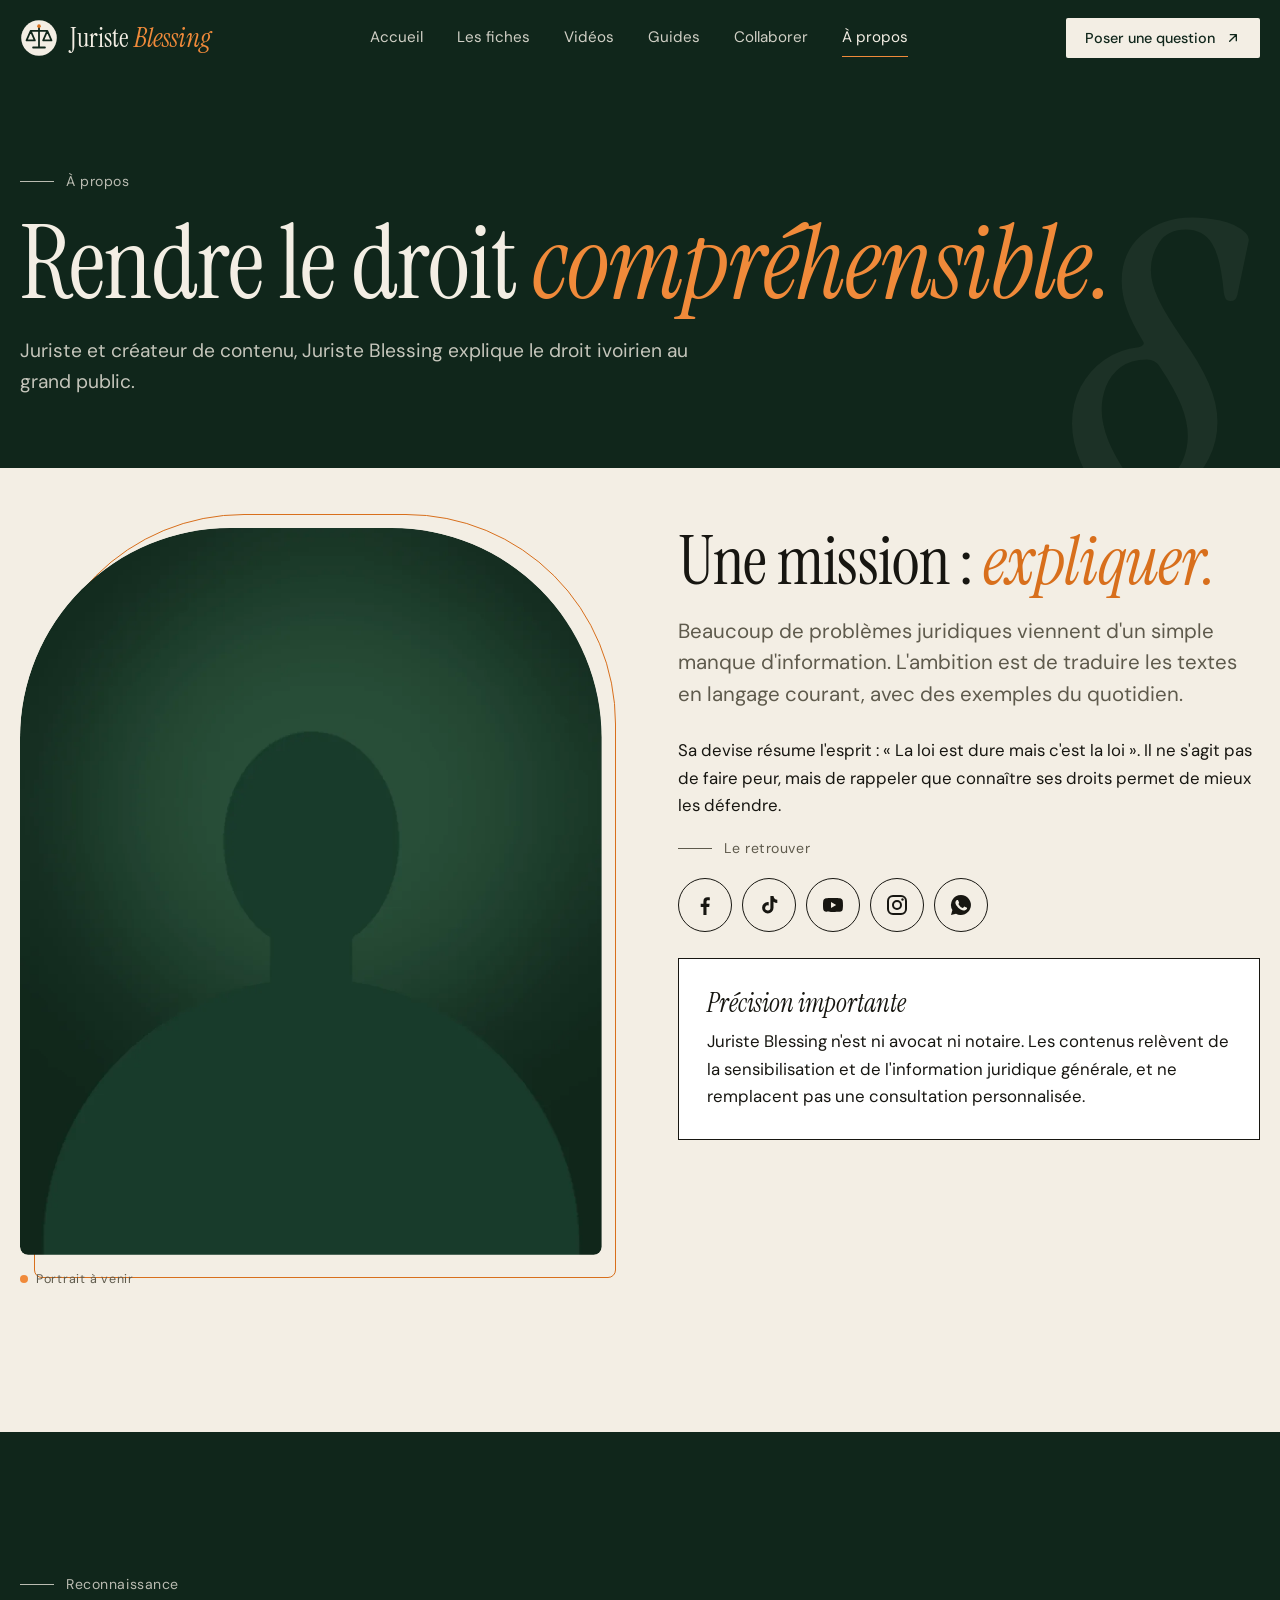
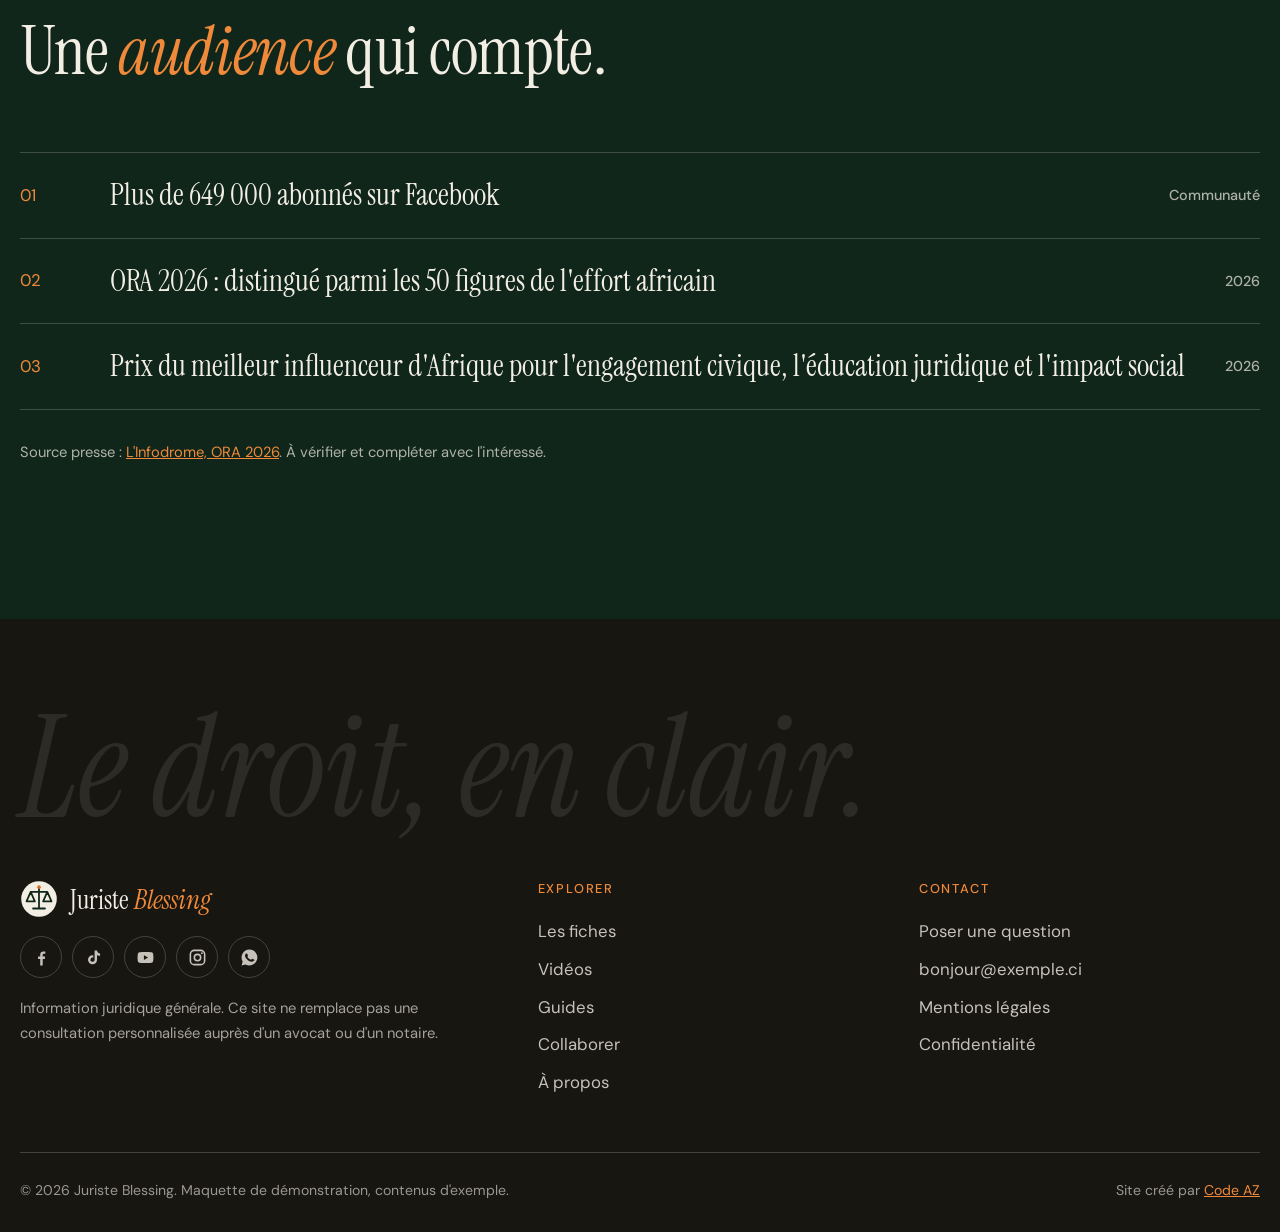
==== a-propos/index.html @ e24aaf23 "lancement" ====
<!DOCTYPE html>
<html lang="fr">
<head>
<meta charset="UTF-8">
<meta name="viewport" content="width=device-width, initial-scale=1.0">
<title>À propos · Juriste Blessing</title>
<meta name="description" content="Juriste, créateur de contenu : rendre le droit compréhensible par tous en Côte d'Ivoire. Ce que fait, et ne fait pas, Juriste Blessing.">
<meta name="theme-color" content="#10261B">
<meta property="og:type" content="website">
<meta property="og:locale" content="fr_FR">
<meta property="og:title" content="À propos · Juriste Blessing">
<meta property="og:description" content="Juriste, créateur de contenu : rendre le droit compréhensible par tous en Côte d'Ivoire. Ce que fait, et ne fait pas, Juriste Blessing.">
<link rel="icon" type="image/svg+xml" href="../favicon.svg">
<link rel="preload" href="../fonts/instrument-serif-latin-400-normal.woff2" as="font" type="font/woff2" crossorigin>
<link rel="preload" href="../fonts/dm-sans-latin-400-normal.woff2" as="font" type="font/woff2" crossorigin>
<link rel="stylesheet" href="../css/style.css">
<script>document.documentElement.className+=' js'</script>
</head>
<body>
<a class="skip" href="#contenu">Aller au contenu</a>
<div id="progress" aria-hidden="true"></div>
<header class="site"><div class="hbar">
<a class="brand" href="../" aria-label="Juriste Blessing, accueil"><span class="seal"><svg viewBox="0 0 64 64" aria-hidden="true"><circle cx="32" cy="32" r="30" fill="currentColor"/><path d="M32 12v34M18 20h28M18 20l-7 16h14zM46 20l-7 16h14zM22 48h20" fill="none" stroke="var(--forest)" stroke-width="3" stroke-linecap="round" stroke-linejoin="round"/><circle cx="32" cy="12" r="3" fill="var(--orange)"/></svg></span><span class="bn">Juriste <i>Blessing</i></span></a>
<nav class="nav" id="nav" aria-label="Navigation principale"><ul><li><a href="../">Accueil</a></li><li><a href="../fiches/">Les fiches</a></li><li><a href="../videos/">Vidéos</a></li><li><a href="../guides/">Guides</a></li><li><a href="../collaborer/">Collaborer</a></li><li><a href="../a-propos/" aria-current="page">À propos</a></li></ul></nav>
<a class="btn sm" href="../poser-une-question/">Poser une question <svg viewBox="0 0 24 24" fill="none" stroke="currentColor" stroke-width="2" stroke-linecap="round" stroke-linejoin="round" aria-hidden="true"><path d="M7 17 17 7M8 7h9v9"/></svg></a>
<button class="burger" type="button" aria-label="Ouvrir le menu" aria-expanded="false" aria-controls="nav"><i></i><i></i></button>
</div></header>
<main id="contenu">
<section class="phero"><div class="wrap"><p class="kicker rv">À propos</p><h1 class="rv">Rendre le droit <em>compréhensible.</em></h1><p class="lead rv">Juriste et créateur de contenu, Juriste Blessing explique le droit ivoirien au grand public.</p></div></section>
<section class="s tight"><div class="wrap split">
<div class="rv"><figure class="portrait about"><div class="pf"><img src="../img/portrait-apropos.webp" alt="Portrait de Juriste Blessing" loading="lazy"></div><figcaption class="ph-badge">Portrait à venir</figcaption></figure></div>
<div><h2 class="rv">Une mission : <em>expliquer.</em></h2><p class="big rv">Beaucoup de problèmes juridiques viennent d'un simple manque d'information. L'ambition est de traduire les textes en langage courant, avec des exemples du quotidien.</p>
<p class="rv">Sa devise résume l'esprit : « La loi est dure mais c'est la loi ». Il ne s'agit pas de faire peur, mais de rappeler que connaître ses droits permet de mieux les défendre.</p>
<div class="rv socabout"><p class="kicker">Le retrouver</p><ul class="social big"><li><a href="https://www.facebook.com/profile.php?id=100086278839147" target="_blank" rel="noopener noreferrer" aria-label="Facebook" title="Facebook"><svg viewBox="0 0 24 24" fill="currentColor" aria-hidden="true"><path d="M13.5 22v-8h2.7l.4-3.2h-3.1V8.800c0-.9.3-1.500 1.600-1.500h1.700V4.400c-.3 0-1.300-.1-2.400-.1-2.400 0-4 1.400-4 4.100v2.400H7.700V14h2.700v8z"/></svg></a></li><li><a href="https://www.tiktok.com/" target="_blank" rel="noopener noreferrer" aria-label="TikTok" title="TikTok"><svg viewBox="0 0 24 24" fill="currentColor" aria-hidden="true"><path d="M16.500 3c.3 2.200 1.600 3.600 3.800 3.800v3.100c-1.400 0-2.700-.4-3.800-1.200v6.100a5.700 5.700 0 1 1-5.700-5.700c.3 0 .6 0 .9.1v3.200a2.600 2.600 0 1 0 1.700 2.400V3z"/></svg></a></li><li><a href="https://www.youtube.com/" target="_blank" rel="noopener noreferrer" aria-label="YouTube" title="YouTube"><svg viewBox="0 0 24 24" fill="currentColor" aria-hidden="true"><path d="M21.600 7.200a2.500 2.500 0 0 0-1.800-1.800C18.200 5 12 5 12 5s-6.200 0-7.800.4A2.500 2.500 0 0 0 2.400 7.200C2 8.800 2 12 2 12s0 3.200.4 4.800a2.500 2.500 0 0 0 1.800 1.800C5.800 19 12 19 12 19s6.200 0 7.800-.4a2.500 2.500 0 0 0 1.800-1.800c.4-1.600.4-4.800.4-4.800s0-3.200-.4-4.800zM10 15V9l5.200 3z"/></svg></a></li><li><a href="https://www.instagram.com/" target="_blank" rel="noopener noreferrer" aria-label="Instagram" title="Instagram"><svg viewBox="0 0 24 24" fill="currentColor" aria-hidden="true"><rect x="3" y="3" width="18" height="18" rx="5" fill="none" stroke="currentColor" stroke-width="2"/><circle cx="12" cy="12" r="4" fill="none" stroke="currentColor" stroke-width="2"/><circle cx="17.500" cy="6.500" r="1.200"/></svg></a></li><li><a href="https://www.whatsapp.com/" target="_blank" rel="noopener noreferrer" aria-label="WhatsApp" title="WhatsApp"><svg viewBox="0 0 24 24" fill="currentColor" aria-hidden="true"><path d="M12 2a10 10 0 0 0-8.600 15.100L2 22l5-1.300A10 10 0 1 0 12 2zm5.300 14.200c-.2.600-1.300 1.200-1.800 1.200-.5.100-1 .2-3.300-.7-2.800-1.200-4.600-4-4.700-4.200-.1-.2-1.100-1.500-1.100-2.800s.7-2 1-2.300c.2-.3.500-.3.700-.3h.5c.2 0 .4 0 .6.500l.8 2c.1.200.1.400 0 .5l-.4.600c-.1.200-.3.300-.1.600.2.300.8 1.300 1.700 2.100 1.100 1 2.100 1.300 2.400 1.500.3.100.4.100.6-.1l.8-1c.2-.3.400-.2.600-.1l1.900.9c.3.100.5.200.5.300.1.200.1.800-.1 1.400z"/></svg></a></li></ul></div>
<div class="rv warnbox"><b>Précision importante</b><p>Juriste Blessing n'est ni avocat ni notaire. Les contenus relèvent de la sensibilisation et de l'information juridique générale, et ne remplacent pas une consultation personnalisée.</p></div></div>
</div></section>
<section class="s dark"><div class="wrap"><div class="shead"><div><p class="kicker light rv">Reconnaissance</p><h2 class="rv">Une <em>audience</em> qui compte.</h2></div></div>
<ol class="awards"><li class="rv"><span>01</span><p>Plus de 649 000 abonnés sur Facebook</p><em>Communauté</em></li><li class="rv"><span>02</span><p>ORA 2026 : distingué parmi les 50 figures de l'effort africain</p><em>2026</em></li><li class="rv"><span>03</span><p>Prix du meilleur influenceur d'Afrique pour l'engagement civique, l'éducation juridique et l'impact social</p><em>2026</em></li></ol>
<p class="small light rv">Source presse : <a href="https://www.linfodrome.com/culture/125413-ora-2026-stoni-et-le-juriste-blessing-distingues-parmi-les-50-figures-de-l-effort-africain" target="_blank" rel="noopener noreferrer">L'Infodrome, ORA 2026</a>. À vérifier et compléter avec l'intéressé.</p></div></section></main>
<footer class="site"><div class="wrap">
<div class="fword" aria-hidden="true">Le droit, en clair.</div>
<div class="fgrid">
<div><a class="brand" href="../"><span class="seal"><svg viewBox="0 0 64 64" aria-hidden="true"><circle cx="32" cy="32" r="30" fill="currentColor"/><path d="M32 12v34M18 20h28M18 20l-7 16h14zM46 20l-7 16h14zM22 48h20" fill="none" stroke="var(--forest)" stroke-width="3" stroke-linecap="round" stroke-linejoin="round"/><circle cx="32" cy="12" r="3" fill="var(--orange)"/></svg></span><span class="bn">Juriste <i>Blessing</i></span></a><ul class="social foot"><li><a href="https://www.facebook.com/profile.php?id=100086278839147" target="_blank" rel="noopener noreferrer" aria-label="Facebook" title="Facebook"><svg viewBox="0 0 24 24" fill="currentColor" aria-hidden="true"><path d="M13.5 22v-8h2.7l.4-3.2h-3.1V8.800c0-.9.3-1.500 1.600-1.500h1.700V4.400c-.3 0-1.300-.1-2.400-.1-2.400 0-4 1.400-4 4.100v2.400H7.700V14h2.700v8z"/></svg></a></li><li><a href="https://www.tiktok.com/" target="_blank" rel="noopener noreferrer" aria-label="TikTok" title="TikTok"><svg viewBox="0 0 24 24" fill="currentColor" aria-hidden="true"><path d="M16.500 3c.3 2.200 1.600 3.600 3.800 3.800v3.100c-1.400 0-2.700-.4-3.800-1.200v6.100a5.700 5.700 0 1 1-5.700-5.700c.3 0 .6 0 .9.1v3.200a2.600 2.600 0 1 0 1.700 2.400V3z"/></svg></a></li><li><a href="https://www.youtube.com/" target="_blank" rel="noopener noreferrer" aria-label="YouTube" title="YouTube"><svg viewBox="0 0 24 24" fill="currentColor" aria-hidden="true"><path d="M21.600 7.200a2.500 2.500 0 0 0-1.800-1.800C18.200 5 12 5 12 5s-6.200 0-7.800.4A2.500 2.500 0 0 0 2.400 7.200C2 8.800 2 12 2 12s0 3.200.4 4.800a2.500 2.500 0 0 0 1.800 1.800C5.800 19 12 19 12 19s6.200 0 7.800-.4a2.500 2.500 0 0 0 1.800-1.800c.4-1.600.4-4.800.4-4.800s0-3.200-.4-4.800zM10 15V9l5.200 3z"/></svg></a></li><li><a href="https://www.instagram.com/" target="_blank" rel="noopener noreferrer" aria-label="Instagram" title="Instagram"><svg viewBox="0 0 24 24" fill="currentColor" aria-hidden="true"><rect x="3" y="3" width="18" height="18" rx="5" fill="none" stroke="currentColor" stroke-width="2"/><circle cx="12" cy="12" r="4" fill="none" stroke="currentColor" stroke-width="2"/><circle cx="17.500" cy="6.500" r="1.200"/></svg></a></li><li><a href="https://www.whatsapp.com/" target="_blank" rel="noopener noreferrer" aria-label="WhatsApp" title="WhatsApp"><svg viewBox="0 0 24 24" fill="currentColor" aria-hidden="true"><path d="M12 2a10 10 0 0 0-8.600 15.100L2 22l5-1.300A10 10 0 1 0 12 2zm5.300 14.200c-.2.600-1.300 1.200-1.800 1.200-.5.100-1 .2-3.300-.7-2.800-1.200-4.600-4-4.700-4.200-.1-.2-1.100-1.500-1.100-2.800s.7-2 1-2.300c.2-.3.500-.3.700-.3h.5c.2 0 .4 0 .6.500l.8 2c.1.200.1.400 0 .5l-.4.600c-.1.200-.3.300-.1.600.2.300.8 1.300 1.700 2.100 1.100 1 2.100 1.300 2.400 1.500.3.100.4.100.6-.1l.8-1c.2-.3.400-.2.600-.1l1.900.9c.3.100.5.200.5.300.1.200.1.800-.1 1.400z"/></svg></a></li></ul><p class="fnote">Information juridique générale. Ce site ne remplace pas une consultation personnalisée auprès d'un avocat ou d'un notaire.</p></div>
<div><h2>Explorer</h2><a href="../fiches/">Les fiches</a><a href="../videos/">Vidéos</a><a href="../guides/">Guides</a><a href="../collaborer/">Collaborer</a><a href="../a-propos/">À propos</a></div>
<div><h2>Contact</h2><a href="../poser-une-question/">Poser une question</a><a href="mailto:bonjour@exemple.ci">bonjour@exemple.ci</a><a href="../mentions-legales/">Mentions légales</a><a href="../confidentialite/">Confidentialité</a></div>
</div>
<div class="legal"><span>© 2026 Juriste Blessing. Maquette de démonstration, contenus d'exemple.</span><span>Site créé par <a href="https://agnissanisaac.com" target="_blank" rel="noopener noreferrer">Code AZ</a></span></div>
</div></footer>
<script src="../js/main.js"></script>
</body>
</html>
---- css/style.css ----
/* Juriste Blessing : « Le droit, en clair. » Polices auto-hébergées. */
@font-face{font-family:"Instrument Serif";src:url(../fonts/instrument-serif-latin-400-normal.woff2) format("woff2");font-weight:400;font-style:normal;font-display:swap}
@font-face{font-family:"Instrument Serif";src:url(../fonts/instrument-serif-latin-400-italic.woff2) format("woff2");font-weight:400;font-style:italic;font-display:swap}
@font-face{font-family:"DM Sans";src:url(../fonts/dm-sans-latin-400-normal.woff2) format("woff2");font-weight:400;font-display:swap}
@font-face{font-family:"DM Sans";src:url(../fonts/dm-sans-latin-500-normal.woff2) format("woff2");font-weight:500;font-display:swap}
@font-face{font-family:"DM Sans";src:url(../fonts/dm-sans-latin-700-normal.woff2) format("woff2");font-weight:700;font-display:swap}

:root{--paper:#F3EEE4;--paper2:#E9E1D0;--ink:#171611;--forest:#10261B;--forest2:#183A2B;--orange:#D86F1C;--orange2:#F08A3A;--muted:#5E5A4C;--line:rgba(23,22,17,.14);--lineL:rgba(243,238,228,.2);--serif:"Instrument Serif",Georgia,serif;--sans:"DM Sans",system-ui,sans-serif;--r:2px;--w:1240px}
*,*::before,*::after{box-sizing:border-box}
html{scroll-behavior:smooth;overflow-x:clip;-webkit-text-size-adjust:100%}
body{margin:0;background:var(--paper);color:var(--ink);font:400 1.05rem/1.65 var(--sans);overflow-x:clip}
[hidden]{display:none!important}
img{max-width:100%;height:auto;display:block}
a{color:inherit}
h1,h2,h3{font-family:var(--serif);font-weight:400;line-height:1.02;letter-spacing:-.01em;margin:0}
em{font-style:italic;color:var(--orange)}
.dark em,.hero em,.band em,.ctabox em{color:var(--orange2)}
.vh{position:absolute;width:1px;height:1px;overflow:hidden;clip:rect(0 0 0 0)}
.skip{position:absolute;left:12px;top:-60px;background:var(--ink);color:#fff;padding:10px 16px;z-index:200}
.skip:focus{top:12px}
:focus-visible{outline:2px solid var(--orange);outline-offset:3px}
.wrap{width:min(100% - 40px,var(--w));margin-inline:auto}
.narrow{max-width:820px}
#progress{position:fixed;inset:0 auto auto 0;height:3px;width:0;background:var(--orange);z-index:150}

/* en-tête */
header.site{position:fixed;inset:0 0 auto 0;z-index:100;transition:background .3s,backdrop-filter .3s,border-color .3s;border-bottom:1px solid transparent;color:var(--paper)}
header.site.stuck,body.inner header.site{background:rgba(16,38,27,.92);backdrop-filter:blur(10px);border-color:var(--lineL)}
.hbar{width:min(100% - 40px,var(--w));margin-inline:auto;height:76px;display:flex;align-items:center;gap:30px}
.brand{display:flex;align-items:center;gap:12px;text-decoration:none}
.seal{width:38px;height:38px;color:var(--paper);display:block}
.seal svg{width:100%;height:100%}
.bn{font:400 1.7rem/1 var(--serif)}.bn i{color:var(--orange2)}
.nav{margin-inline:auto}.nav ul{display:flex;gap:6px;list-style:none;margin:0;padding:0}
.nav a{display:block;white-space:nowrap;padding:8px 14px;text-decoration:none;font-size:.95rem;opacity:.85;position:relative}
.nav a::after{content:"";position:absolute;left:14px;right:14px;bottom:2px;height:1px;background:var(--orange2);transform:scaleX(0);transform-origin:left;transition:transform .3s}
.nav a:hover,.nav a[aria-current]{opacity:1}.nav a:hover::after,.nav a[aria-current]::after{transform:scaleX(1)}
.burger{display:none;width:44px;height:44px;border:0;background:none;color:inherit;cursor:pointer;position:relative;margin-left:auto}
.burger i{position:absolute;left:10px;right:10px;height:2px;background:currentColor;transition:.3s}.burger i:first-child{top:18px}.burger i:last-child{top:25px}
.burger[aria-expanded=true] i:first-child{top:21px;transform:rotate(45deg)}.burger[aria-expanded=true] i:last-child{top:21px;transform:rotate(-45deg)}

/* boutons */
.btn{display:inline-flex;align-items:center;gap:10px;padding:15px 24px;font:500 .98rem/1 var(--sans);text-decoration:none;border:1px solid transparent;cursor:pointer;border-radius:var(--r);transition:transform .25s,background .25s,color .25s,border-color .25s}
.btn svg{width:16px;height:16px;transition:transform .25s}.btn:hover svg{transform:translate(3px,-3px)}
.btn.sm{padding:11px 18px;font-size:.9rem;background:var(--paper);color:var(--forest)}
.btn.sm:hover{background:var(--orange2)}
.btn.light{background:var(--paper);color:var(--forest)}.btn.light:hover{background:var(--orange2)}
.btn.dark{background:var(--forest);color:var(--paper)}.btn.dark:hover{background:var(--orange);}
.btn.ghost{border-color:var(--paper);color:var(--paper)}.btn.ghost:hover{background:var(--paper);color:var(--forest)}
.btn.line{border-color:var(--ink)}.btn.line:hover{background:var(--ink);color:var(--paper)}
.actions{display:flex;flex-wrap:wrap;gap:14px;margin-top:34px}

/* hero */
.hero{position:relative;min-height:100svh;color:var(--paper);display:grid;align-items:center;padding:130px 0 80px;background:var(--forest);overflow:hidden}
.hero-bg{position:absolute;inset:0;background:linear-gradient(95deg,rgba(16,38,27,.96) 8%,rgba(16,38,27,.72) 55%,rgba(16,38,27,.5)),url(../img/palais.webp) 70% center/cover;filter:saturate(.7)}
.hero-bg::after{content:"";position:absolute;inset:0;background:radial-gradient(60% 50% at 80% 30%,rgba(216,111,28,.25),transparent 70%)}
.hgrid{position:relative;display:grid;grid-template-columns:1.15fr .85fr;gap:60px;align-items:center}
.kicker{display:flex;align-items:center;gap:12px;font-size:.88rem;letter-spacing:.04em;color:var(--muted);margin:0 0 22px}
.kicker::before{content:"";width:34px;height:1px;background:currentColor}
.kicker.light{color:rgba(243,238,228,.75)}.kicker.o{color:var(--orange2)}
.kicker a{text-decoration:none}
.hero h1{font-size:clamp(4rem,10.5vw,9.5rem);line-height:.9;margin:0 0 30px}
.hero .lead{font-size:1.2rem;max-width:34em;color:rgba(243,238,228,.88)}
.hnote{font:italic 1.5rem var(--serif);color:var(--orange2);margin:40px 0 0}

/* traducteur */
.trad{background:var(--paper);color:var(--ink);transform:rotate(1.6deg);box-shadow:0 40px 80px -30px rgba(0,0,0,.6);position:relative}
.trad::before{content:"";position:absolute;inset:-10px 10px 10px -10px;border:1px solid var(--orange2);z-index:-1;transform:rotate(-2.4deg)}
.trad-h{display:flex;justify-content:space-between;padding:16px 26px;border-bottom:1px solid var(--line);font-size:.8rem;letter-spacing:.1em;text-transform:uppercase;color:var(--muted)}
.trad-b{padding:26px}
.lbl{display:block;font-size:.76rem;letter-spacing:.12em;text-transform:uppercase;color:var(--muted);margin:0 0 8px}.lbl.o{color:var(--orange)}
.trad blockquote{margin:0;font:italic 1.75rem/1.2 var(--serif);min-height:4.8em}
.trad .arrow{display:grid;place-items:center;color:var(--orange);margin:10px 0}.trad .arrow svg{width:28px;height:28px}
.trad .clear{font-size:1.12rem;line-height:1.5;margin:0;min-height:5.2em;border-left:3px solid var(--orange);padding-left:14px}
.trad-f{display:flex;flex-wrap:wrap;gap:8px;padding:14px 26px 22px;border-top:1px solid var(--line)}
.trad-f button{font:500 .84rem var(--sans);padding:8px 14px;border:1px solid var(--line);background:none;border-radius:99px;cursor:pointer;color:var(--ink);transition:.25s}
.trad-f button:hover{border-color:var(--ink)}.trad-f button[aria-selected=true]{background:var(--forest);color:var(--paper);border-color:var(--forest)}

/* bandeau défilant */
.marquee{background:var(--orange);color:var(--forest);overflow:hidden;white-space:nowrap;padding:16px 0;border-block:1px solid rgba(0,0,0,.15)}
.marquee .track{display:inline-flex;animation:mq 38s linear infinite}
.marquee span{font:italic 1.7rem/1 var(--serif);padding-inline:26px;position:relative}
.marquee span::after{content:"§";position:absolute;right:-6px;font-style:normal;opacity:.5}
@keyframes mq{to{transform:translateX(-50%)}}

/* sections */
.s{padding:clamp(80px,11vw,150px) 0}.s.tight{padding-top:clamp(30px,5vw,60px)}
.s.dark{background:var(--forest);color:var(--paper)}
.split{display:grid;grid-template-columns:1fr 1fr;gap:clamp(30px,6vw,100px);align-items:start}
.split.rev{grid-template-columns:.8fr 1.2fr}
h2{font-size:clamp(2.4rem,5.2vw,4.6rem);margin-bottom:.3em}
.big{font-size:1.28rem;line-height:1.55;color:var(--muted);margin:0 0 26px}.dark .big{color:rgba(243,238,228,.8)}
.small{font-size:.92rem;color:var(--muted)}.dark .small,.notbox .small{color:rgba(243,238,228,.72)}.small.light{color:rgba(243,238,228,.7)}.small a{color:var(--orange2)}.ctr{text-align:center;margin-top:50px}
.stats{display:grid;grid-template-columns:repeat(3,1fr);gap:0;border-top:1px solid var(--line);margin-top:36px}
.stats div{padding:24px 20px 0 0;border-right:1px solid var(--line)}.stats div+div{padding-left:20px}.stats div:last-child{border:0}
.stats b{display:block;font:400 clamp(2.4rem,4vw,3.6rem)/1 var(--serif);margin-bottom:8px}.stats span{font-size:.92rem;color:var(--muted);line-height:1.4;display:block}
.two{display:grid;grid-template-columns:1fr 1fr;gap:clamp(30px,6vw,90px)}
.ticks{list-style:none;margin:0;padding:0}
.ticks li{display:flex;gap:14px;align-items:flex-start;padding:16px 0;border-bottom:1px solid var(--lineL);font-size:1.12rem}
.ticks svg{flex:none;width:22px;height:22px;margin-top:3px;color:var(--orange2)}.ticks.no svg{color:rgba(243,238,228,.45)}.ticks.no li{color:rgba(243,238,228,.75)}
.notbox{border:1px solid var(--lineL);padding:30px}.notbox .small{margin-top:22px}
.shead{display:flex;justify-content:space-between;align-items:end;gap:20px;margin-bottom:46px;flex-wrap:wrap}
.more{display:inline-flex;gap:8px;align-items:center;text-decoration:none;border-bottom:1px solid;padding-bottom:3px}.more svg{width:16px;height:16px}

/* cartes fiches : "articles" */
.fgrid3{display:grid;grid-template-columns:repeat(3,1fr);gap:24px}
.fcard{position:relative;display:flex;flex-direction:column;background:var(--paper2);padding:28px 26px 24px;text-decoration:none;min-height:310px;border:1px solid transparent;transition:transform .35s,border-color .35s,background .35s;overflow:hidden}
.fcard::after{content:"";position:absolute;right:0;top:0;width:0;height:0;border-style:solid;border-width:0 34px 34px 0;border-color:transparent var(--paper) transparent transparent;box-shadow:-3px 3px 6px rgba(0,0,0,.12);transition:.35s}
.fcard:hover{transform:translateY(-6px);border-color:var(--ink);background:#fff}.fcard:hover::after{border-width:0 58px 58px 0}
.fcard .num{font:italic 1.2rem var(--serif);color:var(--orange)}
.fcard .tag{align-self:flex-start;margin:12px 0 18px;font-size:.74rem;letter-spacing:.1em;text-transform:uppercase;border:1px solid var(--line);padding:4px 10px;border-radius:99px;color:var(--muted)}
.fcard h3{font-size:1.7rem;line-height:1.08;margin-bottom:12px}
.fcard p{margin:0 0 auto;color:var(--muted);font-size:.98rem}
.fcard .meta{display:flex;justify-content:space-between;align-items:center;margin-top:24px;padding-top:16px;border-top:1px solid var(--line);font-size:.86rem;color:var(--muted)}
.fcard .go{display:inline-flex;gap:6px;align-items:center;color:var(--ink);font-weight:500}.fcard .go svg{width:15px;height:15px;transition:transform .3s}.fcard:hover .go svg{transform:translate(3px,-3px)}

/* bandeau photo */
.band{position:relative;min-height:70vh;display:grid;align-items:center;color:var(--paper);overflow:hidden}
.band img{position:absolute;inset:0;width:100%;height:100%;object-fit:cover;object-position:center 28%;filter:saturate(.7) contrast(1.05)}
.band::before{content:"";position:absolute;inset:0;background:linear-gradient(90deg,rgba(16,38,27,.88),rgba(16,38,27,.3)),linear-gradient(0deg,rgba(16,38,27,.85),transparent 55%);z-index:1}
.band-in{position:relative;z-index:2;width:min(100% - 40px,var(--w));margin:auto}
.bq{font:400 clamp(3rem,8vw,7.5rem)/.95 var(--serif);margin:0 0 20px}.bc{font-size:1.15rem;color:rgba(243,238,228,.85)}

.themis{margin:0;position:sticky;top:110px}.themis img{width:100%;aspect-ratio:3/4;object-fit:cover;filter:sepia(.25) contrast(1.03)}
.themis figcaption,.cap{font-size:.78rem;color:var(--muted);margin-top:8px}
.glist{list-style:none;padding:0;margin:0 0 34px;border-top:1px solid var(--line)}
.glist li{display:flex;gap:20px;align-items:baseline;padding:20px 0;border-bottom:1px solid var(--line);font:400 1.8rem/1.1 var(--serif)}
.glist li span{font:400 .95rem var(--sans);color:var(--orange);width:30px}.glist li em{margin-left:auto;font:500 .78rem var(--sans);letter-spacing:.08em;text-transform:uppercase;color:var(--muted)}

.cta{padding-top:0}
.ctabox{position:relative;background:var(--forest);color:var(--paper);padding:clamp(40px,7vw,90px);display:grid;grid-template-columns:auto 1fr;gap:clamp(24px,5vw,70px);align-items:center;overflow:hidden}
.ctabox .stamp{width:clamp(130px,18vw,240px);border-radius:50%;filter:sepia(.3);transform:rotate(-8deg);border:6px solid var(--orange)}
.ctabox h2{font-size:clamp(2.2rem,4.8vw,4.2rem);margin-bottom:16px}.ctabox p{color:rgba(243,238,228,.82);max-width:34em}

/* pages internes */
.phero{background:var(--forest);color:var(--paper);padding:170px 0 70px;position:relative;overflow:hidden}
.phero::after{content:"§";position:absolute;right:4vw;bottom:-14vw;font:italic 38vw/1 var(--serif);color:rgba(243,238,228,.05);pointer-events:none}
.phero h1{font-size:clamp(3rem,8vw,7rem);line-height:.95;margin-bottom:22px;max-width:14em}.phero .lead{font-size:1.2rem;max-width:36em;color:rgba(243,238,228,.8);margin:0}
.phero .kicker{color:rgba(243,238,228,.75)}.phero em{color:var(--orange2)}
.art-h h1{font-size:clamp(2.6rem,6vw,5rem)}

.tools{display:flex;flex-wrap:wrap;gap:20px;align-items:center;justify-content:space-between;margin-bottom:24px}
.search{display:flex;align-items:center;gap:12px;border-bottom:2px solid var(--ink);padding:10px 4px;flex:1 1 320px;max-width:520px}.search svg{width:22px;height:22px;flex:none}
.search input{border:0;background:none;font:inherit;width:100%;outline:none;color:inherit}
.chips{display:flex;flex-wrap:wrap;gap:8px}.chips button{font:500 .9rem var(--sans);padding:9px 16px;border:1px solid var(--line);background:none;border-radius:99px;cursor:pointer;color:var(--ink);transition:.25s}
.chips button:hover{border-color:var(--ink)}.chips button[aria-pressed=true]{background:var(--forest);border-color:var(--forest);color:var(--paper)}
.count{font:italic 1.3rem var(--serif);color:var(--muted);margin:0 0 20px}.empty{text-align:center;padding:60px 0;font-size:1.2rem}

/* fiche */
.art{font-size:1.15rem}.art h2{font-size:2.4rem;margin:56px 0 18px}
.note,.warn{background:var(--paper2);border-left:3px solid var(--orange);padding:14px 18px;font-size:.95rem}
.in30{background:var(--forest);color:var(--paper);padding:26px 30px;margin:30px 0}.in30 b{font:italic 1.5rem var(--serif);color:var(--orange2);display:block;margin-bottom:6px}.in30 p{margin:0}
.pair{display:grid;grid-template-columns:1fr 1fr;gap:0;margin:16px 0;border:1px solid var(--line)}
.pair>div{padding:22px 24px}.pair p{margin:0}.pair>div:first-child p{font:italic 1.35rem/1.25 var(--serif)}.pair .o{background:var(--paper2);border-left:3px solid var(--orange)}
.checklist{border:1px solid var(--ink);padding:26px;background:#fff}.cbar{height:6px;background:var(--paper2);margin-bottom:10px}.cbar i{display:block;height:100%;width:0;background:var(--orange);transition:width .4s}
.cc{font-size:.9rem;color:var(--muted);margin:0 0 10px}.checklist ul{list-style:none;padding:0;margin:0}.checklist li{border-top:1px solid var(--line)}
.checklist label,.consent{display:flex;gap:14px;align-items:flex-start;padding:14px 0;cursor:pointer}
input[type=checkbox]{position:absolute;opacity:0}
.box{flex:none;width:24px;height:24px;border:1.5px solid var(--ink);display:grid;place-items:center;margin-top:1px;transition:.2s}.box svg{width:16px;height:16px;opacity:0;color:#fff}
input:checked+.box{background:var(--orange);border-color:var(--orange)}input:checked+.box svg{opacity:1}input:focus-visible+.box{outline:2px solid var(--orange);outline-offset:3px}
.plain{padding-left:1.1em}.plain li{margin:.4em 0}.warn{margin:40px 0}

/* guides */
.gshelf{display:grid;grid-template-columns:repeat(3,1fr);gap:30px}
.book .cover{position:relative;aspect-ratio:3/4;overflow:hidden;background:var(--forest);color:var(--paper);display:flex;flex-direction:column;justify-content:flex-end;padding:26px;transition:transform .4s;box-shadow:12px 14px 0 var(--paper2),12px 14px 0 1px var(--line)}
.book:hover .cover{transform:translate(-4px,-4px) rotate(-1deg)}
.book .cover img{position:absolute;inset:0;width:100%;height:100%;object-fit:cover;opacity:.5;mix-blend-mode:luminosity}
.book .cover::after{content:"";position:absolute;inset:0;background:linear-gradient(transparent 30%,rgba(16,38,27,.95))}
.book .cover span,.book .cover b{position:relative;z-index:2}.book .cover span{font-size:.76rem;letter-spacing:.14em;text-transform:uppercase;color:var(--orange2);margin-bottom:8px}.book .cover b{font:400 2rem/1.05 var(--serif)}
.binfo{padding-top:34px}.binfo h3{font-size:1.7rem;margin:12px 0 8px}.binfo p{color:var(--muted);margin:0 0 14px}.tag{display:inline-block;font-size:.74rem;letter-spacing:.1em;text-transform:uppercase;border:1px solid var(--line);padding:4px 10px;border-radius:99px;color:var(--muted)}
.soon{font-size:.85rem;color:var(--orange);font-weight:500}
.notify{margin-top:90px;border-top:1px solid var(--ink);padding-top:50px;display:grid;grid-template-columns:1fr 1fr;gap:20px 60px;align-items:end}.notify h2{font-size:3rem}.notify p{margin:6px 0 0;color:var(--muted)}.notify .ok{grid-column:2}

/* collaborer */
.offers{display:grid;grid-template-columns:repeat(2,1fr);gap:0;border-top:1px solid var(--ink)}
.offer{padding:34px 34px 34px 0;border-bottom:1px solid var(--line);display:grid;grid-template-columns:70px 1fr;gap:0 10px}.offer:nth-child(even){padding:34px 0 34px 34px;border-left:1px solid var(--line)}
.offer .n{font:italic 1.5rem var(--serif);color:var(--orange);grid-row:span 2}.offer h3{font-size:2rem}.offer p{margin:6px 0 0;color:var(--muted)}
.formsec{margin-top:clamp(50px,8vw,110px)}.s.tight .formsec:first-child{margin-top:0}

/* formulaires */
.form{display:grid;gap:18px}.form.inline{grid-template-columns:1fr auto;align-items:start}
.fld{position:relative}
.fld input,.fld textarea,.fld select{width:100%;padding:26px 16px 10px;font:inherit;background:#fff;border:1px solid var(--line);border-bottom:2px solid var(--ink);border-radius:0;color:var(--ink);transition:.25s}
.fld select{appearance:none;background:#fff url("data:image/svg+xml,%3Csvg xmlns='http://www.w3.org/2000/svg' width='14' height='9' fill='none' stroke='%23171611' stroke-width='2'%3E%3Cpath d='m1 1 6 6 6-6'/%3E%3C/svg%3E") no-repeat right 16px center}
.fld input:focus,.fld textarea:focus,.fld select:focus{outline:none;border-bottom-color:var(--orange);background:#fffdf8}
.fld label{position:absolute;left:16px;top:17px;color:var(--muted);pointer-events:none;transition:.2s;transform-origin:left}
.fld input:focus+label,.fld input:not(:placeholder-shown)+label,.fld textarea:focus+label,.fld textarea:not(:placeholder-shown)+label,.fld.sel label{top:7px;font-size:.74rem;letter-spacing:.06em;text-transform:uppercase}
.fld textarea{resize:vertical;min-height:140px}
.err{display:none;color:#B3261E;font-size:.86rem;margin:6px 0 0}.fld.bad .err,.err.on{display:block}.fld.bad input,.fld.bad textarea{border-bottom-color:#B3261E}
.ok{background:var(--forest);color:var(--paper);padding:14px 18px;margin:0}
.consent{font-size:.92rem;color:var(--muted)}.consent a{color:var(--ink)}
.warnbox{border:1px solid var(--ink);padding:28px;background:#fff}.warnbox b{font:italic 1.6rem var(--serif);display:block;margin-bottom:8px}.warnbox p{margin:0}
.photo{width:100%;aspect-ratio:4/3;object-fit:cover;filter:saturate(.85)}
.awards{list-style:none;margin:0 0 30px;padding:0;border-top:1px solid var(--lineL)}
.awards li{display:grid;grid-template-columns:70px 1fr auto;gap:20px;align-items:center;padding:24px 0;border-bottom:1px solid var(--lineL)}
.awards span{color:var(--orange2)}.awards p{margin:0;font:400 clamp(1.3rem,2.4vw,1.9rem)/1.2 var(--serif)}.awards em{font:500 .9rem var(--sans);font-style:normal;color:rgba(243,238,228,.7)}
.prose h2{font-size:2rem;margin:40px 0 10px}.prose a{color:var(--orange)}

/* pied */
footer.site{background:var(--ink);color:var(--paper);padding:80px 0 30px;overflow:hidden}
.fword{font:italic clamp(3.5rem,11vw,10rem)/1 var(--serif);color:rgba(243,238,228,.1);white-space:nowrap;margin-bottom:40px}
.fgrid{display:grid;grid-template-columns:1.4fr 1fr 1fr;gap:40px;padding-bottom:50px;border-bottom:1px solid var(--lineL)}
.fgrid h2{font:500 .8rem var(--sans);letter-spacing:.14em;text-transform:uppercase;color:var(--orange2);margin-bottom:16px}.fgrid a:not(.brand){display:block;padding:5px 0;text-decoration:none;color:rgba(243,238,228,.8)}.fgrid a:not(.brand):hover{color:var(--orange2)}
.fnote{max-width:30em;color:rgba(243,238,228,.65);font-size:.92rem;margin:18px 0 0}
.legal{display:flex;justify-content:space-between;flex-wrap:wrap;gap:10px;padding-top:26px;font-size:.88rem;color:rgba(243,238,228,.6)}.legal a{color:var(--orange2)}

/* révélations */
.js .rv{opacity:0;transform:translateY(28px);transition:opacity .8s cubic-bezier(.2,.7,.2,1) var(--d,0s),transform .8s cubic-bezier(.2,.7,.2,1) var(--d,0s)}
.js .rv.in{opacity:1;transform:none}

@media(max-width:980px){
.hgrid,.split,.split.rev,.two,.notify{grid-template-columns:1fr}.trad{transform:none;max-width:560px}.trad::before{display:none}
.fgrid3{grid-template-columns:repeat(2,1fr)}.gshelf{grid-template-columns:1fr 1fr}.themis{position:static;max-width:420px}.notify .ok{grid-column:1}
}
@media(max-width:1120px){
.nav{position:fixed;inset:76px 0 auto 0;background:var(--forest);padding:10px 20px 26px;transform:translateY(-130%);transition:transform .4s;border-bottom:1px solid var(--lineL);margin:0}.nav.open{transform:none}.nav ul{flex-direction:column}.nav a{font-size:1.4rem;font-family:var(--serif);padding:12px 0}
.burger{display:block}.hbar .btn.sm{display:none}.hbar{gap:12px}
}
@media(max-width:640px){
.hero{padding-top:110px}.hero h1{font-size:clamp(3.6rem,19vw,5.5rem)}.fgrid3,.gshelf,.offers,.fgrid,.pair{grid-template-columns:1fr}
.stats{grid-template-columns:1fr}.stats div,.stats div+div{border:0;border-bottom:1px solid var(--line);padding:18px 0}.ctabox{grid-template-columns:1fr}.ctabox .stamp{width:120px}
.offer,.offer:nth-child(even){padding:26px 0;border-left:0}.awards li{grid-template-columns:44px 1fr}.awards em{grid-column:2}.form.inline{grid-template-columns:1fr}.phero{padding-top:130px}
.search{max-width:none}.band{min-height:60vh}
}
@media(prefers-reduced-motion:reduce){*,*::before,*::after{animation:none!important;transition:none!important;scroll-behavior:auto!important}.js .rv{opacity:1;transform:none}}

/* ===== portraits, vidéos, réseaux ===== */
.hgrid{grid-template-columns:1.1fr .9fr;gap:clamp(30px,5vw,80px)}
.hside{position:relative;justify-self:center;width:min(100%,430px)}
.portrait{margin:0;position:relative}
.portrait .pf{position:relative;aspect-ratio:3/4;border-radius:min(50%,210px) min(50%,210px) 8px 8px;overflow:hidden;background:var(--forest2);clip-path:inset(0 round min(50%,210px) min(50%,210px) 8px 8px)}
.portrait .pf img{width:100%;height:100%;object-fit:cover}
.portrait::before{content:"";position:absolute;inset:-14px -14px 14px 14px;border:1px solid var(--orange2);border-radius:min(50%,210px) min(50%,210px) 8px 8px;z-index:0}
.portrait .pf{z-index:1}
.portrait.about .pf{aspect-ratio:4/5}.portrait.about::before{border-color:var(--orange)}
.ph-badge{display:inline-block;margin-top:14px;font-size:.78rem;letter-spacing:.06em;color:rgba(243,238,228,.8);position:relative;z-index:2}
.ph-badge::before{content:"";display:inline-block;width:8px;height:8px;border-radius:50%;background:var(--orange2);margin-right:8px}
.about+.ph-badge,.portrait.about .ph-badge{color:var(--muted)}
.hnumbers{position:absolute;left:-60px;bottom:40px;background:var(--orange);color:var(--forest);padding:16px 20px;max-width:220px;z-index:3;box-shadow:0 20px 40px -18px rgba(0,0,0,.6)}
.hnumbers b{display:block;font:400 2.8rem/1 var(--serif)}.hnumbers span{font-size:.86rem;line-height:1.3;display:block}
.tradsec{background:var(--paper2)}
.trad.flat{transform:none;box-shadow:0 30px 60px -34px rgba(0,0,0,.35)}.trad.flat::before{display:none}
.inter{margin:0 0 70px}.inter img{width:100%;aspect-ratio:21/9;object-fit:cover;border-radius:4px}.inter .ph-badge{color:var(--muted)}

.social{display:flex;gap:10px;list-style:none;margin:18px 0 0;padding:0}
.social a{display:grid;place-items:center;width:42px;height:42px;border:1px solid var(--lineL);border-radius:50%;color:var(--paper);transition:.25s}
.social a:hover{background:var(--orange);border-color:var(--orange);color:var(--forest);transform:translateY(-3px)}
.social svg{width:19px;height:19px}
.social.big a{width:54px;height:54px;border-color:var(--ink);color:var(--ink)}.social.big a:hover{color:var(--paper);background:var(--forest);border-color:var(--forest)}.social.big svg{width:24px;height:24px}
.socabout{margin:0 0 26px}.socabout .kicker{margin-bottom:0}

.vgrid{display:grid;grid-template-columns:repeat(3,1fr);gap:24px}
.vcard{display:flex;flex-direction:column;text-decoration:none;gap:8px}
.vcard .thumb{position:relative;aspect-ratio:9/12;display:grid;place-items:center;background:linear-gradient(160deg,var(--forest2),var(--forest) 60%,#0b1a13);overflow:hidden;color:var(--paper);transition:transform .4s}
.vcard .thumb::before{content:"";position:absolute;inset:0;background:radial-gradient(60% 50% at 70% 25%,rgba(216,111,28,.35),transparent 70%)}
.vcard:hover .thumb{transform:translateY(-6px)}
.play{position:relative;width:74px;height:74px;border-radius:50%;background:var(--paper);color:var(--forest);display:grid;place-items:center;transition:.3s}.play svg{width:30px;height:30px;margin-left:4px}.vcard:hover .play{background:var(--orange);transform:scale(1.08)}
.plat{position:absolute;left:16px;top:16px;font-size:.74rem;letter-spacing:.1em;text-transform:uppercase;border:1px solid var(--lineL);padding:4px 10px;border-radius:99px}
.ex{position:absolute;left:16px;bottom:14px;font-size:.78rem;color:rgba(243,238,228,.7)}
.vt{font:400 1.5rem/1.1 var(--serif);margin-top:8px}.vm{font-size:.88rem;color:var(--orange)}
.feat{display:grid;grid-template-columns:1.2fr .8fr;gap:clamp(24px,5vw,70px);align-items:center;margin-bottom:80px}
.feat .screen{position:relative;aspect-ratio:16/9;background:linear-gradient(150deg,var(--forest2),var(--forest));display:grid;place-items:center;color:var(--paper)}
.feat .screen::before{content:"";position:absolute;inset:0;background:radial-gradient(60% 60% at 75% 25%,rgba(216,111,28,.35),transparent 70%)}
.play.big{width:96px;height:96px}.play.big svg{width:38px;height:38px}
.feat .ex{left:20px;bottom:16px}
.finfo h2{font-size:clamp(2rem,3.6vw,3.2rem)}
#vgrid{margin-top:26px}

.socbox{background:var(--forest);color:var(--paper);padding:clamp(34px,6vw,76px);display:grid;grid-template-columns:1fr 1.1fr;gap:clamp(24px,5vw,70px);align-items:center}
.socbox.dk{margin-top:90px}.socbox h2{font-size:clamp(2.2rem,4.4vw,3.8rem)}.socbox p{color:rgba(243,238,228,.8)}
.soclist{list-style:none;margin:0;padding:0;border-top:1px solid var(--lineL)}
.soclist a{display:flex;align-items:center;gap:16px;padding:16px 4px;border-bottom:1px solid var(--lineL);text-decoration:none;transition:padding .3s,background .3s}
.soclist a:hover{padding-left:14px;background:rgba(243,238,228,.06)}
.soclist .si{width:40px;height:40px;border-radius:50%;background:var(--paper);color:var(--forest);display:grid;place-items:center;flex:none}.soclist .si svg{width:20px;height:20px}
.soclist .sn{font:400 1.7rem/1 var(--serif);flex:1}.soclist small{display:block;font:400 .8rem var(--sans);color:rgba(243,238,228,.65);margin-top:4px}
.soclist a>svg{width:18px;height:18px;color:var(--orange2)}
.socsec{padding-top:0}

@media(max-width:980px){
.hgrid{grid-template-columns:1fr}.hside{width:min(100%,340px);margin-top:20px}.hnumbers{left:-10px;bottom:20px}
.vgrid{grid-template-columns:repeat(2,1fr)}.feat,.socbox{grid-template-columns:1fr}
}
@media(max-width:640px){.vgrid{grid-template-columns:1fr}.vcard .thumb{aspect-ratio:16/10}.nav a{font-size:1.3rem}}
.portrait.lead .ph-badge{background:rgba(16,38,27,.85);padding:5px 12px;border-radius:99px;margin-top:22px}
/* icônes sociales : doivent l'emporter sur « .fgrid a » du pied de page */
.social a,footer.site .fgrid .social a{display:grid!important;place-items:center;padding:0!important;width:42px;height:42px}
.social.big a{width:54px;height:54px}
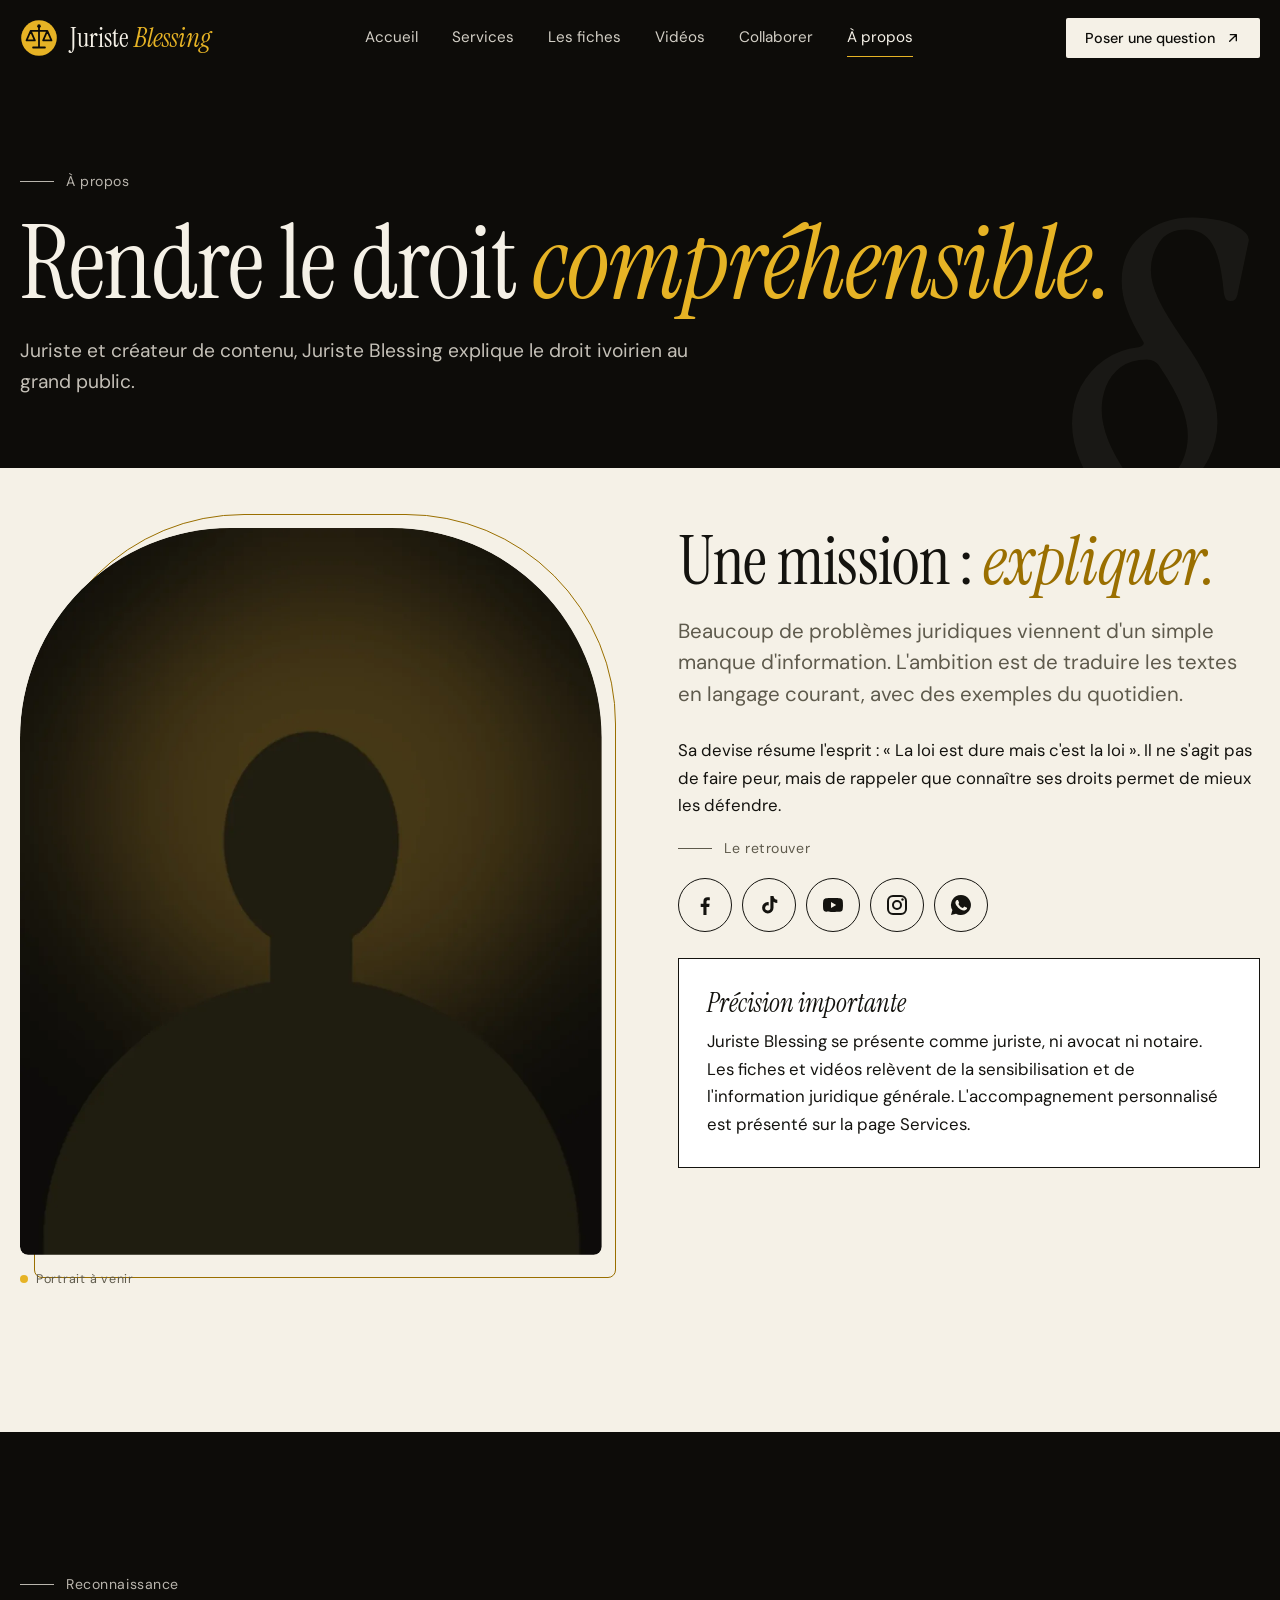
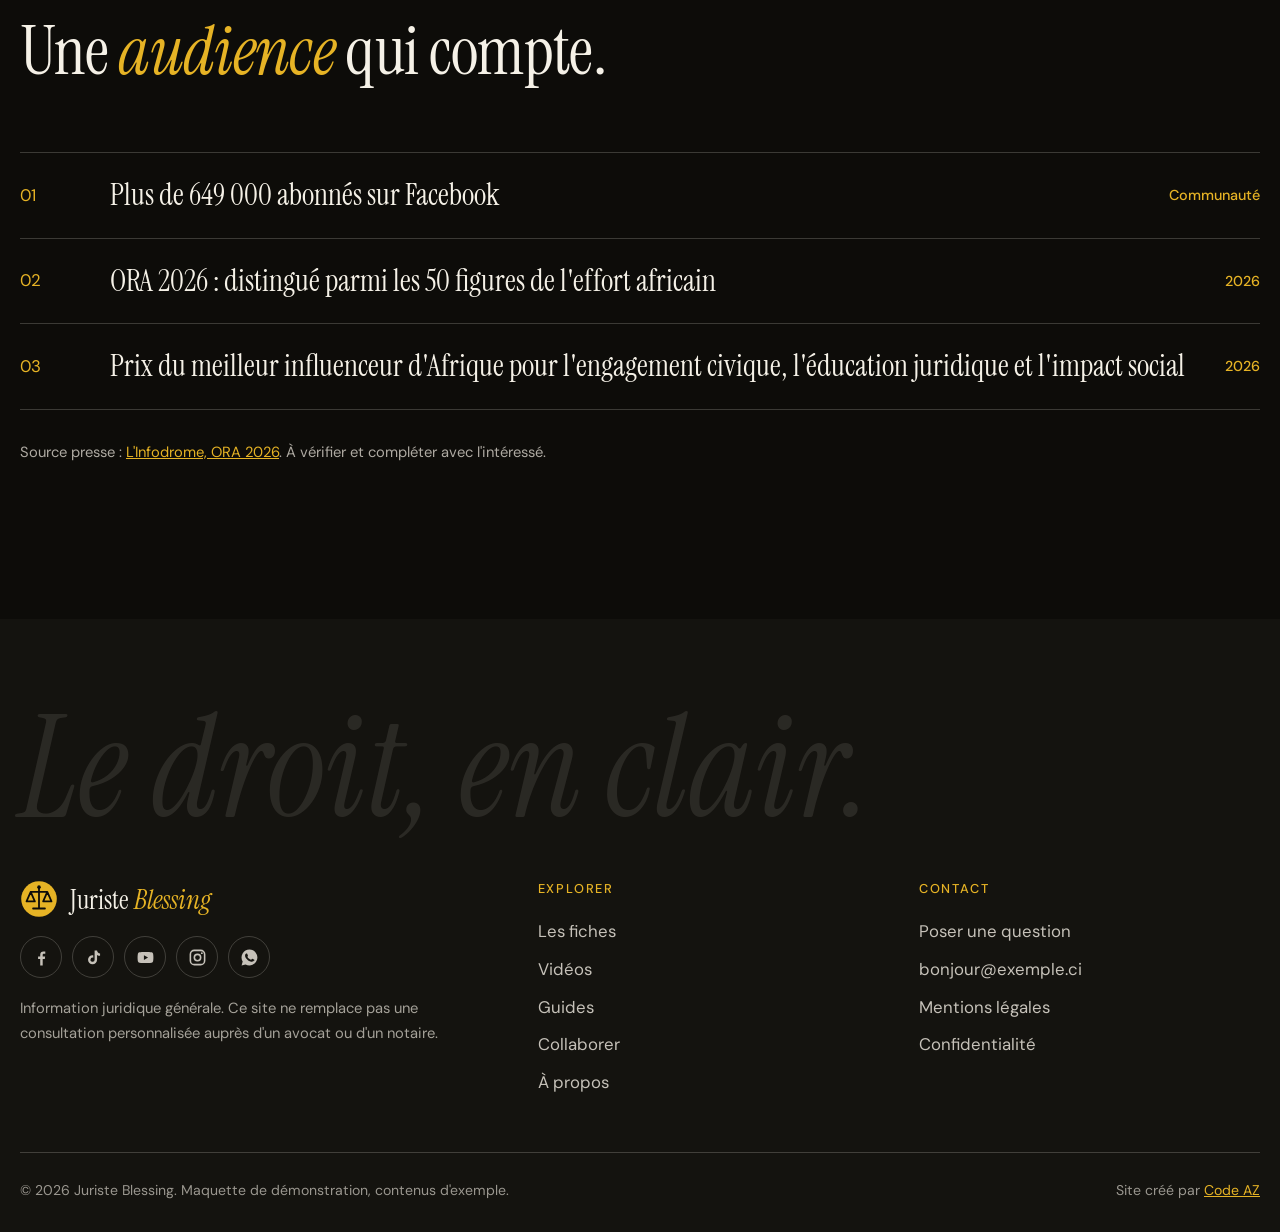
==== commit fbd0a6bd: "ok" ====
--- a/a-propos/index.html
+++ b/a-propos/index.html
@@ -5,7 +5,7 @@
 <meta name="viewport" content="width=device-width, initial-scale=1.0">
 <title>À propos · Juriste Blessing</title>
 <meta name="description" content="Juriste, créateur de contenu : rendre le droit compréhensible par tous en Côte d'Ivoire. Ce que fait, et ne fait pas, Juriste Blessing.">
-<meta name="theme-color" content="#10261B">
+<meta name="theme-color" content="#0D0C09">
 <meta property="og:type" content="website">
 <meta property="og:locale" content="fr_FR">
 <meta property="og:title" content="À propos · Juriste Blessing">
@@ -20,8 +20,8 @@
 <a class="skip" href="#contenu">Aller au contenu</a>
 <div id="progress" aria-hidden="true"></div>
 <header class="site"><div class="hbar">
-<a class="brand" href="../" aria-label="Juriste Blessing, accueil"><span class="seal"><svg viewBox="0 0 64 64" aria-hidden="true"><circle cx="32" cy="32" r="30" fill="currentColor"/><path d="M32 12v34M18 20h28M18 20l-7 16h14zM46 20l-7 16h14zM22 48h20" fill="none" stroke="var(--forest)" stroke-width="3" stroke-linecap="round" stroke-linejoin="round"/><circle cx="32" cy="12" r="3" fill="var(--orange)"/></svg></span><span class="bn">Juriste <i>Blessing</i></span></a>
-<nav class="nav" id="nav" aria-label="Navigation principale"><ul><li><a href="../">Accueil</a></li><li><a href="../fiches/">Les fiches</a></li><li><a href="../videos/">Vidéos</a></li><li><a href="../guides/">Guides</a></li><li><a href="../collaborer/">Collaborer</a></li><li><a href="../a-propos/" aria-current="page">À propos</a></li></ul></nav>
+<a class="brand" href="../" aria-label="Juriste Blessing, accueil"><span class="seal"><svg viewBox="0 0 64 64" aria-hidden="true"><circle cx="32" cy="32" r="30" fill="currentColor"/><path d="M32 12v34M18 20h28M18 20l-7 16h14zM46 20l-7 16h14zM22 48h20" fill="none" stroke="#0D0C09" stroke-width="3" stroke-linecap="round" stroke-linejoin="round"/><circle cx="32" cy="12" r="3" fill="#0D0C09"/></svg></span><span class="bn">Juriste <i>Blessing</i></span></a>
+<nav class="nav" id="nav" aria-label="Navigation principale"><ul><li><a href="../">Accueil</a></li><li><a href="../services/">Services</a></li><li><a href="../fiches/">Les fiches</a></li><li><a href="../videos/">Vidéos</a></li><li><a href="../collaborer/">Collaborer</a></li><li><a href="../a-propos/" aria-current="page">À propos</a></li></ul></nav>
 <a class="btn sm" href="../poser-une-question/">Poser une question <svg viewBox="0 0 24 24" fill="none" stroke="currentColor" stroke-width="2" stroke-linecap="round" stroke-linejoin="round" aria-hidden="true"><path d="M7 17 17 7M8 7h9v9"/></svg></a>
 <button class="burger" type="button" aria-label="Ouvrir le menu" aria-expanded="false" aria-controls="nav"><i></i><i></i></button>
 </div></header>
@@ -31,8 +31,8 @@
 <div class="rv"><figure class="portrait about"><div class="pf"><img src="../img/portrait-apropos.webp" alt="Portrait de Juriste Blessing" loading="lazy"></div><figcaption class="ph-badge">Portrait à venir</figcaption></figure></div>
 <div><h2 class="rv">Une mission : <em>expliquer.</em></h2><p class="big rv">Beaucoup de problèmes juridiques viennent d'un simple manque d'information. L'ambition est de traduire les textes en langage courant, avec des exemples du quotidien.</p>
 <p class="rv">Sa devise résume l'esprit : « La loi est dure mais c'est la loi ». Il ne s'agit pas de faire peur, mais de rappeler que connaître ses droits permet de mieux les défendre.</p>
-<div class="rv socabout"><p class="kicker">Le retrouver</p><ul class="social big"><li><a href="https://www.facebook.com/profile.php?id=100086278839147" target="_blank" rel="noopener noreferrer" aria-label="Facebook" title="Facebook"><svg viewBox="0 0 24 24" fill="currentColor" aria-hidden="true"><path d="M13.5 22v-8h2.7l.4-3.2h-3.1V8.800c0-.9.3-1.500 1.600-1.500h1.700V4.400c-.3 0-1.300-.1-2.400-.1-2.400 0-4 1.400-4 4.100v2.400H7.700V14h2.700v8z"/></svg></a></li><li><a href="https://www.tiktok.com/" target="_blank" rel="noopener noreferrer" aria-label="TikTok" title="TikTok"><svg viewBox="0 0 24 24" fill="currentColor" aria-hidden="true"><path d="M16.500 3c.3 2.200 1.600 3.600 3.800 3.800v3.100c-1.400 0-2.700-.4-3.800-1.200v6.100a5.700 5.700 0 1 1-5.700-5.700c.3 0 .6 0 .9.1v3.200a2.600 2.600 0 1 0 1.700 2.400V3z"/></svg></a></li><li><a href="https://www.youtube.com/" target="_blank" rel="noopener noreferrer" aria-label="YouTube" title="YouTube"><svg viewBox="0 0 24 24" fill="currentColor" aria-hidden="true"><path d="M21.600 7.200a2.500 2.500 0 0 0-1.800-1.800C18.200 5 12 5 12 5s-6.200 0-7.800.4A2.500 2.500 0 0 0 2.400 7.200C2 8.800 2 12 2 12s0 3.200.4 4.800a2.500 2.500 0 0 0 1.800 1.800C5.800 19 12 19 12 19s6.200 0 7.800-.4a2.500 2.500 0 0 0 1.800-1.800c.4-1.600.4-4.800.4-4.800s0-3.200-.4-4.800zM10 15V9l5.200 3z"/></svg></a></li><li><a href="https://www.instagram.com/" target="_blank" rel="noopener noreferrer" aria-label="Instagram" title="Instagram"><svg viewBox="0 0 24 24" fill="currentColor" aria-hidden="true"><rect x="3" y="3" width="18" height="18" rx="5" fill="none" stroke="currentColor" stroke-width="2"/><circle cx="12" cy="12" r="4" fill="none" stroke="currentColor" stroke-width="2"/><circle cx="17.500" cy="6.500" r="1.200"/></svg></a></li><li><a href="https://www.whatsapp.com/" target="_blank" rel="noopener noreferrer" aria-label="WhatsApp" title="WhatsApp"><svg viewBox="0 0 24 24" fill="currentColor" aria-hidden="true"><path d="M12 2a10 10 0 0 0-8.600 15.100L2 22l5-1.300A10 10 0 1 0 12 2zm5.300 14.200c-.2.600-1.300 1.200-1.800 1.200-.5.100-1 .2-3.300-.7-2.800-1.200-4.600-4-4.700-4.200-.1-.2-1.100-1.500-1.100-2.800s.7-2 1-2.300c.2-.3.500-.3.700-.3h.5c.2 0 .4 0 .6.500l.8 2c.1.200.1.400 0 .5l-.4.600c-.1.200-.3.300-.1.600.2.300.8 1.300 1.700 2.100 1.100 1 2.100 1.300 2.400 1.500.3.100.4.100.6-.1l.8-1c.2-.3.400-.2.600-.1l1.900.9c.3.100.5.200.5.300.1.200.1.800-.1 1.400z"/></svg></a></li></ul></div>
-<div class="rv warnbox"><b>Précision importante</b><p>Juriste Blessing n'est ni avocat ni notaire. Les contenus relèvent de la sensibilisation et de l'information juridique générale, et ne remplacent pas une consultation personnalisée.</p></div></div>
+<div class="rv socabout"><p class="kicker">Le retrouver</p><ul class="social big"><li><a href="https://www.facebook.com/profile.php?id=100086278839147" target="_blank" rel="noopener noreferrer" aria-label="Facebook" title="Facebook"><svg viewBox="0 0 24 24" fill="currentColor" aria-hidden="true"><path d="M13.5 22v-8h2.7l.4-3.2h-3.1V8.800c0-.9.3-1.500 1.600-1.500h1.700V4.400c-.3 0-1.300-.1-2.400-.1-2.400 0-4 1.400-4 4.100v2.400H7.700V14h2.700v8z"/></svg></a></li><li><a href="https://www.tiktok.com/" target="_blank" rel="noopener noreferrer" aria-label="TikTok" title="TikTok"><svg viewBox="0 0 24 24" fill="currentColor" aria-hidden="true"><path d="M16.500 3c.3 2.200 1.600 3.600 3.800 3.800v3.100c-1.400 0-2.700-.4-3.800-1.200v6.100a5.700 5.700 0 1 1-5.700-5.700c.3 0 .6 0 .9.1v3.200a2.600 2.600 0 1 0 1.700 2.400V3z"/></svg></a></li><li><a href="https://www.youtube.com/" target="_blank" rel="noopener noreferrer" aria-label="YouTube" title="YouTube"><svg viewBox="0 0 24 24" fill="currentColor" aria-hidden="true"><path d="M21.600 7.200a2.500 2.500 0 0 0-1.800-1.800C18.200 5 12 5 12 5s-6.200 0-7.800.4A2.500 2.500 0 0 0 2.400 7.200C2 8.800 2 12 2 12s0 3.200.4 4.800a2.500 2.500 0 0 0 1.800 1.800C5.800 19 12 19 12 19s6.200 0 7.800-.4a2.500 2.500 0 0 0 1.800-1.800c.4-1.600.4-4.800.4-4.800s0-3.200-.4-4.800zM10 15V9l5.200 3z"/></svg></a></li><li><a href="https://www.instagram.com/" target="_blank" rel="noopener noreferrer" aria-label="Instagram" title="Instagram"><svg viewBox="0 0 24 24" fill="currentColor" aria-hidden="true"><rect x="3" y="3" width="18" height="18" rx="5" fill="none" stroke="currentColor" stroke-width="2"/><circle cx="12" cy="12" r="4" fill="none" stroke="currentColor" stroke-width="2"/><circle cx="17.500" cy="6.500" r="1.200"/></svg></a></li><li><a href="https://wa.me/2250718216265" target="_blank" rel="noopener noreferrer" aria-label="WhatsApp" title="WhatsApp"><svg viewBox="0 0 24 24" fill="currentColor" aria-hidden="true"><path d="M12 2a10 10 0 0 0-8.600 15.100L2 22l5-1.300A10 10 0 1 0 12 2zm5.300 14.200c-.2.600-1.300 1.200-1.800 1.200-.5.100-1 .2-3.300-.7-2.800-1.200-4.600-4-4.700-4.200-.1-.2-1.100-1.500-1.100-2.800s.7-2 1-2.300c.2-.3.500-.3.700-.3h.5c.2 0 .4 0 .6.500l.8 2c.1.200.1.400 0 .5l-.4.600c-.1.200-.3.300-.1.600.2.300.8 1.300 1.700 2.100 1.100 1 2.100 1.300 2.400 1.500.3.100.4.100.6-.1l.8-1c.2-.3.400-.2.600-.1l1.900.9c.3.100.5.200.5.300.1.200.1.800-.1 1.400z"/></svg></a></li></ul></div>
+<div class="rv warnbox"><b>Précision importante</b><p>Juriste Blessing se présente comme juriste, ni avocat ni notaire. Les fiches et vidéos relèvent de la sensibilisation et de l'information juridique générale. L'accompagnement personnalisé est présenté sur la page Services.</p></div></div>
 </div></section>
 <section class="s dark"><div class="wrap"><div class="shead"><div><p class="kicker light rv">Reconnaissance</p><h2 class="rv">Une <em>audience</em> qui compte.</h2></div></div>
 <ol class="awards"><li class="rv"><span>01</span><p>Plus de 649 000 abonnés sur Facebook</p><em>Communauté</em></li><li class="rv"><span>02</span><p>ORA 2026 : distingué parmi les 50 figures de l'effort africain</p><em>2026</em></li><li class="rv"><span>03</span><p>Prix du meilleur influenceur d'Afrique pour l'engagement civique, l'éducation juridique et l'impact social</p><em>2026</em></li></ol>
@@ -40,7 +40,7 @@
 <footer class="site"><div class="wrap">
 <div class="fword" aria-hidden="true">Le droit, en clair.</div>
 <div class="fgrid">
-<div><a class="brand" href="../"><span class="seal"><svg viewBox="0 0 64 64" aria-hidden="true"><circle cx="32" cy="32" r="30" fill="currentColor"/><path d="M32 12v34M18 20h28M18 20l-7 16h14zM46 20l-7 16h14zM22 48h20" fill="none" stroke="var(--forest)" stroke-width="3" stroke-linecap="round" stroke-linejoin="round"/><circle cx="32" cy="12" r="3" fill="var(--orange)"/></svg></span><span class="bn">Juriste <i>Blessing</i></span></a><ul class="social foot"><li><a href="https://www.facebook.com/profile.php?id=100086278839147" target="_blank" rel="noopener noreferrer" aria-label="Facebook" title="Facebook"><svg viewBox="0 0 24 24" fill="currentColor" aria-hidden="true"><path d="M13.5 22v-8h2.7l.4-3.2h-3.1V8.800c0-.9.3-1.500 1.600-1.500h1.700V4.400c-.3 0-1.300-.1-2.400-.1-2.400 0-4 1.400-4 4.100v2.400H7.700V14h2.700v8z"/></svg></a></li><li><a href="https://www.tiktok.com/" target="_blank" rel="noopener noreferrer" aria-label="TikTok" title="TikTok"><svg viewBox="0 0 24 24" fill="currentColor" aria-hidden="true"><path d="M16.500 3c.3 2.200 1.600 3.600 3.800 3.800v3.100c-1.400 0-2.700-.4-3.800-1.200v6.100a5.700 5.700 0 1 1-5.700-5.700c.3 0 .6 0 .9.1v3.200a2.600 2.600 0 1 0 1.700 2.400V3z"/></svg></a></li><li><a href="https://www.youtube.com/" target="_blank" rel="noopener noreferrer" aria-label="YouTube" title="YouTube"><svg viewBox="0 0 24 24" fill="currentColor" aria-hidden="true"><path d="M21.600 7.200a2.500 2.500 0 0 0-1.800-1.800C18.200 5 12 5 12 5s-6.200 0-7.800.4A2.500 2.500 0 0 0 2.400 7.200C2 8.800 2 12 2 12s0 3.200.4 4.800a2.500 2.500 0 0 0 1.800 1.800C5.800 19 12 19 12 19s6.200 0 7.800-.4a2.500 2.500 0 0 0 1.800-1.800c.4-1.600.4-4.800.4-4.800s0-3.200-.4-4.800zM10 15V9l5.200 3z"/></svg></a></li><li><a href="https://www.instagram.com/" target="_blank" rel="noopener noreferrer" aria-label="Instagram" title="Instagram"><svg viewBox="0 0 24 24" fill="currentColor" aria-hidden="true"><rect x="3" y="3" width="18" height="18" rx="5" fill="none" stroke="currentColor" stroke-width="2"/><circle cx="12" cy="12" r="4" fill="none" stroke="currentColor" stroke-width="2"/><circle cx="17.500" cy="6.500" r="1.200"/></svg></a></li><li><a href="https://www.whatsapp.com/" target="_blank" rel="noopener noreferrer" aria-label="WhatsApp" title="WhatsApp"><svg viewBox="0 0 24 24" fill="currentColor" aria-hidden="true"><path d="M12 2a10 10 0 0 0-8.600 15.100L2 22l5-1.300A10 10 0 1 0 12 2zm5.300 14.200c-.2.600-1.300 1.200-1.800 1.200-.5.100-1 .2-3.300-.7-2.800-1.200-4.600-4-4.700-4.200-.1-.2-1.100-1.500-1.100-2.800s.7-2 1-2.300c.2-.3.500-.3.700-.3h.5c.2 0 .4 0 .6.500l.8 2c.1.200.1.400 0 .5l-.4.600c-.1.200-.3.300-.1.600.2.300.8 1.300 1.700 2.100 1.100 1 2.100 1.300 2.400 1.500.3.100.4.100.6-.1l.8-1c.2-.3.400-.2.600-.1l1.900.9c.3.100.5.200.5.300.1.200.1.800-.1 1.400z"/></svg></a></li></ul><p class="fnote">Information juridique générale. Ce site ne remplace pas une consultation personnalisée auprès d'un avocat ou d'un notaire.</p></div>
+<div><a class="brand" href="../"><span class="seal"><svg viewBox="0 0 64 64" aria-hidden="true"><circle cx="32" cy="32" r="30" fill="currentColor"/><path d="M32 12v34M18 20h28M18 20l-7 16h14zM46 20l-7 16h14zM22 48h20" fill="none" stroke="#0D0C09" stroke-width="3" stroke-linecap="round" stroke-linejoin="round"/><circle cx="32" cy="12" r="3" fill="#0D0C09"/></svg></span><span class="bn">Juriste <i>Blessing</i></span></a><ul class="social foot"><li><a href="https://www.facebook.com/profile.php?id=100086278839147" target="_blank" rel="noopener noreferrer" aria-label="Facebook" title="Facebook"><svg viewBox="0 0 24 24" fill="currentColor" aria-hidden="true"><path d="M13.5 22v-8h2.7l.4-3.2h-3.1V8.800c0-.9.3-1.500 1.600-1.500h1.700V4.400c-.3 0-1.300-.1-2.400-.1-2.400 0-4 1.400-4 4.100v2.400H7.700V14h2.700v8z"/></svg></a></li><li><a href="https://www.tiktok.com/" target="_blank" rel="noopener noreferrer" aria-label="TikTok" title="TikTok"><svg viewBox="0 0 24 24" fill="currentColor" aria-hidden="true"><path d="M16.500 3c.3 2.200 1.600 3.600 3.800 3.800v3.100c-1.400 0-2.700-.4-3.800-1.200v6.100a5.700 5.700 0 1 1-5.700-5.700c.3 0 .6 0 .9.1v3.200a2.600 2.600 0 1 0 1.700 2.400V3z"/></svg></a></li><li><a href="https://www.youtube.com/" target="_blank" rel="noopener noreferrer" aria-label="YouTube" title="YouTube"><svg viewBox="0 0 24 24" fill="currentColor" aria-hidden="true"><path d="M21.600 7.200a2.500 2.500 0 0 0-1.800-1.800C18.200 5 12 5 12 5s-6.200 0-7.800.4A2.500 2.500 0 0 0 2.400 7.200C2 8.800 2 12 2 12s0 3.200.4 4.800a2.500 2.500 0 0 0 1.800 1.800C5.800 19 12 19 12 19s6.200 0 7.800-.4a2.500 2.500 0 0 0 1.800-1.800c.4-1.600.4-4.800.4-4.800s0-3.200-.4-4.800zM10 15V9l5.200 3z"/></svg></a></li><li><a href="https://www.instagram.com/" target="_blank" rel="noopener noreferrer" aria-label="Instagram" title="Instagram"><svg viewBox="0 0 24 24" fill="currentColor" aria-hidden="true"><rect x="3" y="3" width="18" height="18" rx="5" fill="none" stroke="currentColor" stroke-width="2"/><circle cx="12" cy="12" r="4" fill="none" stroke="currentColor" stroke-width="2"/><circle cx="17.500" cy="6.500" r="1.200"/></svg></a></li><li><a href="https://wa.me/2250718216265" target="_blank" rel="noopener noreferrer" aria-label="WhatsApp" title="WhatsApp"><svg viewBox="0 0 24 24" fill="currentColor" aria-hidden="true"><path d="M12 2a10 10 0 0 0-8.600 15.100L2 22l5-1.300A10 10 0 1 0 12 2zm5.300 14.200c-.2.600-1.300 1.200-1.800 1.200-.5.100-1 .2-3.300-.7-2.800-1.200-4.600-4-4.700-4.200-.1-.2-1.100-1.500-1.100-2.800s.7-2 1-2.300c.2-.3.500-.3.700-.3h.5c.2 0 .4 0 .6.500l.8 2c.1.200.1.400 0 .5l-.4.600c-.1.200-.3.300-.1.600.2.300.8 1.300 1.700 2.100 1.100 1 2.100 1.300 2.400 1.500.3.100.4.100.6-.1l.8-1c.2-.3.400-.2.600-.1l1.900.9c.3.100.5.200.5.300.1.200.1.800-.1 1.400z"/></svg></a></li></ul><p class="fnote">Information juridique générale. Ce site ne remplace pas une consultation personnalisée auprès d'un avocat ou d'un notaire.</p></div>
 <div><h2>Explorer</h2><a href="../fiches/">Les fiches</a><a href="../videos/">Vidéos</a><a href="../guides/">Guides</a><a href="../collaborer/">Collaborer</a><a href="../a-propos/">À propos</a></div>
 <div><h2>Contact</h2><a href="../poser-une-question/">Poser une question</a><a href="mailto:bonjour@exemple.ci">bonjour@exemple.ci</a><a href="../mentions-legales/">Mentions légales</a><a href="../confidentialite/">Confidentialité</a></div>
 </div>
--- a/css/style.css
+++ b/css/style.css
@@ -5,7 +5,7 @@
 @font-face{font-family:"DM Sans";src:url(../fonts/dm-sans-latin-500-normal.woff2) format("woff2");font-weight:500;font-display:swap}
 @font-face{font-family:"DM Sans";src:url(../fonts/dm-sans-latin-700-normal.woff2) format("woff2");font-weight:700;font-display:swap}
 
-:root{--paper:#F3EEE4;--paper2:#E9E1D0;--ink:#171611;--forest:#10261B;--forest2:#183A2B;--orange:#D86F1C;--orange2:#F08A3A;--muted:#5E5A4C;--line:rgba(23,22,17,.14);--lineL:rgba(243,238,228,.2);--serif:"Instrument Serif",Georgia,serif;--sans:"DM Sans",system-ui,sans-serif;--r:2px;--w:1240px}
+:root{--paper:#F5F1E7;--paper2:#EAE3D1;--ink:#14130F;--forest:#0D0C09;--forest2:#1C1A12;--orange:#9A6F00;--orange2:#E6B325;--muted:#5E5A4C;--line:rgba(23,22,17,.14);--lineL:rgba(243,238,228,.2);--serif:"Instrument Serif",Georgia,serif;--sans:"DM Sans",system-ui,sans-serif;--r:2px;--w:1240px}
 *,*::before,*::after{box-sizing:border-box}
 html{scroll-behavior:smooth;overflow-x:clip;-webkit-text-size-adjust:100%}
 body{margin:0;background:var(--paper);color:var(--ink);font:400 1.05rem/1.65 var(--sans);overflow-x:clip}
@@ -25,7 +25,7 @@
 
 /* en-tête */
 header.site{position:fixed;inset:0 0 auto 0;z-index:100;transition:background .3s,backdrop-filter .3s,border-color .3s;border-bottom:1px solid transparent;color:var(--paper)}
-header.site.stuck,body.inner header.site{background:rgba(16,38,27,.92);backdrop-filter:blur(10px);border-color:var(--lineL)}
+header.site.stuck,body.inner header.site{background:rgba(13,12,9,.92);backdrop-filter:blur(10px);border-color:var(--lineL)}
 .hbar{width:min(100% - 40px,var(--w));margin-inline:auto;height:76px;display:flex;align-items:center;gap:30px}
 .brand{display:flex;align-items:center;gap:12px;text-decoration:none}
 .seal{width:38px;height:38px;color:var(--paper);display:block}
@@ -52,8 +52,8 @@
 
 /* hero */
 .hero{position:relative;min-height:100svh;color:var(--paper);display:grid;align-items:center;padding:130px 0 80px;background:var(--forest);overflow:hidden}
-.hero-bg{position:absolute;inset:0;background:linear-gradient(95deg,rgba(16,38,27,.96) 8%,rgba(16,38,27,.72) 55%,rgba(16,38,27,.5)),url(../img/palais.webp) 70% center/cover;filter:saturate(.7)}
-.hero-bg::after{content:"";position:absolute;inset:0;background:radial-gradient(60% 50% at 80% 30%,rgba(216,111,28,.25),transparent 70%)}
+.hero-bg{position:absolute;inset:0;background:linear-gradient(95deg,rgba(13,12,9,.96) 8%,rgba(13,12,9,.72) 55%,rgba(13,12,9,.5)),url(../img/palais.webp) 70% center/cover;filter:saturate(.7)}
+.hero-bg::after{content:"";position:absolute;inset:0;background:radial-gradient(60% 50% at 80% 30%,rgba(230,179,37,.25),transparent 70%)}
 .hgrid{position:relative;display:grid;grid-template-columns:1.15fr .85fr;gap:60px;align-items:center}
 .kicker{display:flex;align-items:center;gap:12px;font-size:.88rem;letter-spacing:.04em;color:var(--muted);margin:0 0 22px}
 .kicker::before{content:"";width:34px;height:1px;background:currentColor}
@@ -117,7 +117,7 @@
 /* bandeau photo */
 .band{position:relative;min-height:70vh;display:grid;align-items:center;color:var(--paper);overflow:hidden}
 .band img{position:absolute;inset:0;width:100%;height:100%;object-fit:cover;object-position:center 28%;filter:saturate(.7) contrast(1.05)}
-.band::before{content:"";position:absolute;inset:0;background:linear-gradient(90deg,rgba(16,38,27,.88),rgba(16,38,27,.3)),linear-gradient(0deg,rgba(16,38,27,.85),transparent 55%);z-index:1}
+.band::before{content:"";position:absolute;inset:0;background:linear-gradient(90deg,rgba(13,12,9,.88),rgba(13,12,9,.3)),linear-gradient(0deg,rgba(13,12,9,.85),transparent 55%);z-index:1}
 .band-in{position:relative;z-index:2;width:min(100% - 40px,var(--w));margin:auto}
 .bq{font:400 clamp(3rem,8vw,7.5rem)/.95 var(--serif);margin:0 0 20px}.bc{font-size:1.15rem;color:rgba(243,238,228,.85)}
 
@@ -165,7 +165,7 @@
 .book .cover{position:relative;aspect-ratio:3/4;overflow:hidden;background:var(--forest);color:var(--paper);display:flex;flex-direction:column;justify-content:flex-end;padding:26px;transition:transform .4s;box-shadow:12px 14px 0 var(--paper2),12px 14px 0 1px var(--line)}
 .book:hover .cover{transform:translate(-4px,-4px) rotate(-1deg)}
 .book .cover img{position:absolute;inset:0;width:100%;height:100%;object-fit:cover;opacity:.5;mix-blend-mode:luminosity}
-.book .cover::after{content:"";position:absolute;inset:0;background:linear-gradient(transparent 30%,rgba(16,38,27,.95))}
+.book .cover::after{content:"";position:absolute;inset:0;background:linear-gradient(transparent 30%,rgba(13,12,9,.95))}
 .book .cover span,.book .cover b{position:relative;z-index:2}.book .cover span{font-size:.76rem;letter-spacing:.14em;text-transform:uppercase;color:var(--orange2);margin-bottom:8px}.book .cover b{font:400 2rem/1.05 var(--serif)}
 .binfo{padding-top:34px}.binfo h3{font-size:1.7rem;margin:12px 0 8px}.binfo p{color:var(--muted);margin:0 0 14px}.tag{display:inline-block;font-size:.74rem;letter-spacing:.1em;text-transform:uppercase;border:1px solid var(--line);padding:4px 10px;border-radius:99px;color:var(--muted)}
 .soon{font-size:.85rem;color:var(--orange);font-weight:500}
@@ -252,7 +252,7 @@
 .vgrid{display:grid;grid-template-columns:repeat(3,1fr);gap:24px}
 .vcard{display:flex;flex-direction:column;text-decoration:none;gap:8px}
 .vcard .thumb{position:relative;aspect-ratio:9/12;display:grid;place-items:center;background:linear-gradient(160deg,var(--forest2),var(--forest) 60%,#0b1a13);overflow:hidden;color:var(--paper);transition:transform .4s}
-.vcard .thumb::before{content:"";position:absolute;inset:0;background:radial-gradient(60% 50% at 70% 25%,rgba(216,111,28,.35),transparent 70%)}
+.vcard .thumb::before{content:"";position:absolute;inset:0;background:radial-gradient(60% 50% at 70% 25%,rgba(230,179,37,.35),transparent 70%)}
 .vcard:hover .thumb{transform:translateY(-6px)}
 .play{position:relative;width:74px;height:74px;border-radius:50%;background:var(--paper);color:var(--forest);display:grid;place-items:center;transition:.3s}.play svg{width:30px;height:30px;margin-left:4px}.vcard:hover .play{background:var(--orange);transform:scale(1.08)}
 .plat{position:absolute;left:16px;top:16px;font-size:.74rem;letter-spacing:.1em;text-transform:uppercase;border:1px solid var(--lineL);padding:4px 10px;border-radius:99px}
@@ -260,7 +260,7 @@
 .vt{font:400 1.5rem/1.1 var(--serif);margin-top:8px}.vm{font-size:.88rem;color:var(--orange)}
 .feat{display:grid;grid-template-columns:1.2fr .8fr;gap:clamp(24px,5vw,70px);align-items:center;margin-bottom:80px}
 .feat .screen{position:relative;aspect-ratio:16/9;background:linear-gradient(150deg,var(--forest2),var(--forest));display:grid;place-items:center;color:var(--paper)}
-.feat .screen::before{content:"";position:absolute;inset:0;background:radial-gradient(60% 60% at 75% 25%,rgba(216,111,28,.35),transparent 70%)}
+.feat .screen::before{content:"";position:absolute;inset:0;background:radial-gradient(60% 60% at 75% 25%,rgba(230,179,37,.35),transparent 70%)}
 .play.big{width:96px;height:96px}.play.big svg{width:38px;height:38px}
 .feat .ex{left:20px;bottom:16px}
 .finfo h2{font-size:clamp(2rem,3.6vw,3.2rem)}
@@ -281,7 +281,41 @@
 .vgrid{grid-template-columns:repeat(2,1fr)}.feat,.socbox{grid-template-columns:1fr}
 }
 @media(max-width:640px){.vgrid{grid-template-columns:1fr}.vcard .thumb{aspect-ratio:16/10}.nav a{font-size:1.3rem}}
-.portrait.lead .ph-badge{background:rgba(16,38,27,.85);padding:5px 12px;border-radius:99px;margin-top:22px}
+.portrait.lead .ph-badge{background:rgba(13,12,9,.85);padding:5px 12px;border-radius:99px;margin-top:22px}
 /* icônes sociales : doivent l'emporter sur « .fgrid a » du pied de page */
 .social a,footer.site .fgrid .social a{display:grid!important;place-items:center;padding:0!important;width:42px;height:42px}
 .social.big a{width:54px;height:54px}
+
+/* ===== Noir & or ===== */
+.marquee{background:var(--orange2);color:#0D0C09}
+.hnumbers{background:var(--orange2);color:#0D0C09}
+.btn.dark:hover{background:var(--orange2);color:#0D0C09}
+.btn.sm:hover,.btn.light:hover{background:var(--orange2);color:#0D0C09}
+input:checked+.box{background:var(--orange2);border-color:var(--orange2)}input:checked+.box svg{color:#0D0C09}
+.cbar i,#progress{background:var(--orange2)}
+.fcard .num,.vm,.soon,.lbl.o,.offer .n,.glist li span{color:var(--orange)}
+.dark .kicker.o,.dark em,.hero em{color:var(--orange2)}
+.trad .arrow{color:var(--orange)}.trad .clear{border-left-color:var(--orange2)}
+.pair .o{border-left-color:var(--orange2)}.note,.warn{border-left-color:var(--orange2)}
+.play:hover,.vcard:hover .play{background:var(--orange2)}
+.fld input:focus,.fld textarea:focus,.fld select:focus{border-bottom-color:var(--orange2)}
+.ctabox .stamp{border-color:var(--orange2)}
+.seal{color:var(--orange2)}
+.seal svg circle:first-child{fill:var(--orange2)}
+
+/* services */
+.svcgrid{display:grid;grid-template-columns:repeat(4,1fr);gap:0;border:1px solid var(--lineL)}
+.svc{padding:34px 26px 30px;border-right:1px solid var(--lineL);position:relative;transition:background .35s}
+.svc:last-child{border-right:0}.svc:hover{background:rgba(230,179,37,.07)}
+.si2{display:block;width:54px;height:54px;color:var(--orange2);margin-bottom:34px}.si2 svg{width:100%;height:100%}
+.svc .n{position:absolute;right:22px;top:24px;font:italic 1.2rem var(--serif);color:rgba(245,241,231,.4)}
+.svc h3{font-size:1.75rem;margin-bottom:12px;color:var(--paper)}.svc p{margin:0;color:rgba(245,241,231,.75);font-size:.98rem}
+.svcgrid.light{background:var(--forest);color:var(--paper)}
+.tagl{font:italic clamp(1.5rem,3vw,2.3rem)/1.2 var(--serif);color:var(--orange2);text-align:center;max-width:26em;margin:60px auto 0}
+.values{list-style:none;display:grid;grid-template-columns:repeat(3,1fr);gap:24px;padding:0;margin:70px 0 0}
+.values li{border-top:2px solid var(--orange2);padding-top:16px}.values b{display:block;font:400 2.2rem/1 var(--serif);margin-bottom:6px}.values span{color:var(--muted)}
+.steps{list-style:none;margin:0 0 20px;padding:0;border-top:1px solid var(--lineL)}
+.steps li{display:grid;grid-template-columns:90px 1fr;gap:20px;padding:30px 0;border-bottom:1px solid var(--lineL);align-items:start}
+.steps span{font:italic 2.4rem/1 var(--serif);color:var(--orange2)}.steps h3{font-size:2rem;margin-bottom:6px}.steps p{margin:0;color:rgba(245,241,231,.75)}
+@media(max-width:980px){.svcgrid{grid-template-columns:repeat(2,1fr)}.svc{border-bottom:1px solid var(--lineL)}.svc:nth-child(2n){border-right:0}.values{grid-template-columns:1fr}}
+@media(max-width:640px){.svcgrid{grid-template-columns:1fr}.svc{border-right:0}.steps li{grid-template-columns:56px 1fr}}
